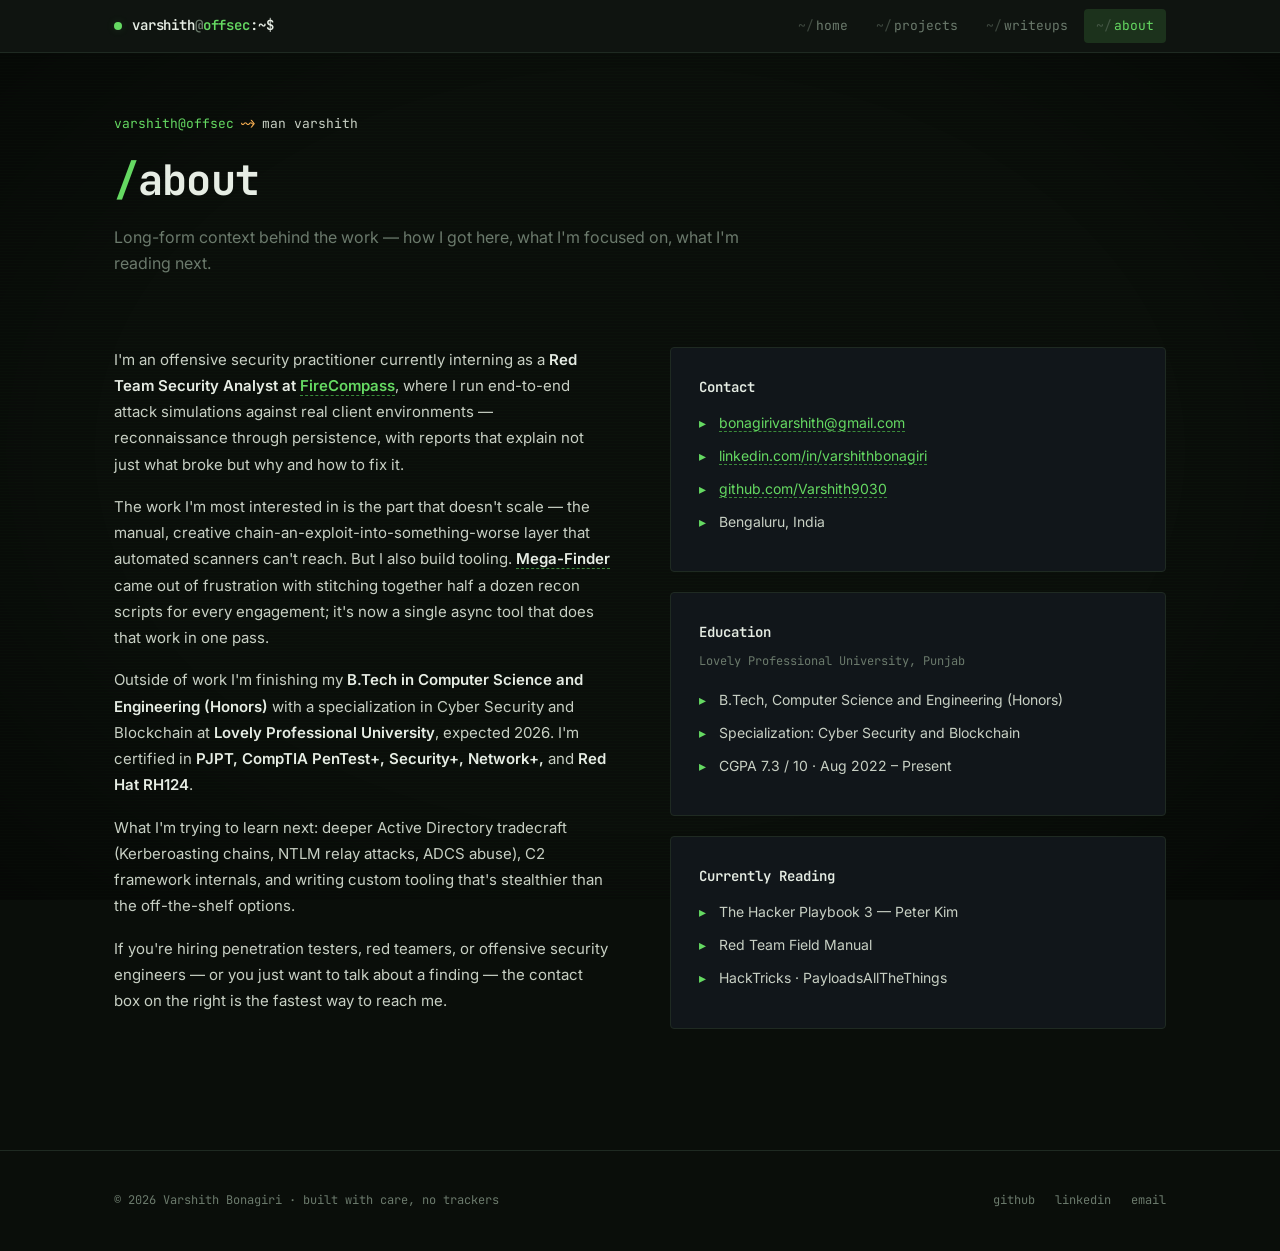
==== about.html @ dd5ee474 "initial portfolio" ====
<!DOCTYPE html>
<html lang="en">
<head>
  <meta charset="UTF-8">
  <meta name="viewport" content="width=device-width, initial-scale=1.0">
  <title>About — Varshith Bonagiri</title>
  <meta name="description" content="About Varshith Bonagiri — offensive security practitioner, FireCompass intern, B.Tech Cyber Security at Lovely Professional University.">
  <meta name="theme-color" content="#0a0e0a">
  <link rel="preconnect" href="https://fonts.googleapis.com">
  <link rel="preconnect" href="https://fonts.gstatic.com" crossorigin>
  <link rel="stylesheet" href="assets/style.css">
  <link rel="icon" type="image/svg+xml" href="data:image/svg+xml,%3Csvg xmlns='http://www.w3.org/2000/svg' viewBox='0 0 32 32'%3E%3Crect width='32' height='32' fill='%230a0e0a'/%3E%3Ctext x='16' y='22' font-family='monospace' font-weight='700' font-size='18' fill='%2365d962' text-anchor='middle'%3E%26gt;_%3C/text%3E%3C/svg%3E">
</head>
<body>

<header class="topbar">
  <div class="topbar-inner">
    <a class="brand" href="index.html">
      <span class="brand-dot"></span>
      <span class="brand-name">varshith<span class="at">@</span><span class="host">offsec</span>:~$</span>
    </a>
    <nav class="nav">
      <a href="index.html">home</a>
      <a href="projects.html">projects</a>
      <a href="writeups.html">writeups</a>
      <a href="about.html" class="active">about</a>
    </nav>
  </div>
</header>

<main class="container">

  <section class="page-header">
    <div class="prompt-line">
      <span class="user">varshith@offsec</span>
      <span class="arrow">~&gt;</span>
      <span class="cmd">man varshith</span>
    </div>
    <h1><span class="accent">/</span>about</h1>
    <p>Long-form context behind the work &mdash; how I got here, what I'm focused on, what I'm reading next.</p>
  </section>

  <section style="padding-top: 0;">
    <div class="about-grid">

      <div class="about-prose">
        <p>
          I'm an offensive security practitioner currently interning as a <strong>Red Team Security Analyst at <a href="https://www.firecompass.com/" target="_blank" rel="noopener">FireCompass</a></strong>, where I run end-to-end attack simulations against real client environments &mdash; reconnaissance through persistence, with reports that explain not just what broke but why and how to fix it.
        </p>
        <p>
          The work I'm most interested in is the part that doesn't scale &mdash; the manual, creative chain-an-exploit-into-something-worse layer that automated scanners can't reach. But I also build tooling. <a href="projects.html"><strong>Mega-Finder</strong></a> came out of frustration with stitching together half a dozen recon scripts for every engagement; it's now a single async tool that does that work in one pass.
        </p>
        <p>
          Outside of work I'm finishing my <strong>B.Tech in Computer Science and Engineering (Honors)</strong> with a specialization in Cyber Security and Blockchain at <strong>Lovely Professional University</strong>, expected 2026. I'm certified in <strong>PJPT, CompTIA PenTest+, Security+, Network+,</strong> and <strong>Red Hat RH124</strong>.
        </p>
        <p>
          What I'm trying to learn next: deeper Active Directory tradecraft (Kerberoasting chains, NTLM relay attacks, ADCS abuse), C2 framework internals, and writing custom tooling that's stealthier than the off-the-shelf options.
        </p>
        <p>
          If you're hiring penetration testers, red teamers, or offensive security engineers &mdash; or you just want to talk about a finding &mdash; the contact box on the right is the fastest way to reach me.
        </p>
      </div>

      <div>

        <div class="experience-block" style="margin-bottom: 20px;">
          <div class="exp-header">
            <h3 class="exp-role" style="font-size: 14px;">Contact</h3>
          </div>
          <ul class="exp-list" style="margin-top: 12px;">
            <li><a href="mailto:bonagirivarshith@gmail.com" style="color: var(--accent); text-decoration: none; border-bottom: 1px dashed var(--accent-dim);">bonagirivarshith@gmail.com</a></li>
            <li><a href="https://www.linkedin.com/in/varshithbonagiri/" target="_blank" rel="noopener" style="color: var(--accent); text-decoration: none; border-bottom: 1px dashed var(--accent-dim);">linkedin.com/in/varshithbonagiri</a></li>
            <li><a href="https://github.com/Varshith9030" target="_blank" rel="noopener" style="color: var(--accent); text-decoration: none; border-bottom: 1px dashed var(--accent-dim);">github.com/Varshith9030</a></li>
            <li>Bengaluru, India</li>
          </ul>
        </div>

        <div class="experience-block" style="margin-bottom: 20px;">
          <div class="exp-header">
            <h3 class="exp-role" style="font-size: 14px;">Education</h3>
          </div>
          <div class="exp-location" style="margin-top: 8px;">Lovely Professional University, Punjab</div>
          <ul class="exp-list" style="margin-top: 12px;">
            <li>B.Tech, Computer Science and Engineering (Honors)</li>
            <li>Specialization: Cyber Security and Blockchain</li>
            <li>CGPA 7.3 / 10 &middot; Aug 2022 &ndash; Present</li>
          </ul>
        </div>

        <div class="experience-block">
          <div class="exp-header">
            <h3 class="exp-role" style="font-size: 14px;">Currently Reading</h3>
          </div>
          <ul class="exp-list" style="margin-top: 12px;">
            <li>The Hacker Playbook 3 &mdash; Peter Kim</li>
            <li>Red Team Field Manual</li>
            <li>HackTricks &middot; PayloadsAllTheThings</li>
          </ul>
        </div>

      </div>

    </div>
  </section>

</main>

<footer>
  <div class="footer-inner">
    <span>&copy; 2026 Varshith Bonagiri &middot; built with care, no trackers</span>
    <div class="footer-links">
      <a href="https://github.com/Varshith9030" target="_blank" rel="noopener">github</a>
      <a href="https://www.linkedin.com/in/varshithbonagiri/" target="_blank" rel="noopener">linkedin</a>
      <a href="mailto:bonagirivarshith@gmail.com">email</a>
    </div>
  </div>
</footer>

</body>
</html>
---- assets/style.css ----
/* ============================================================
   varshith.tech — portfolio styles
   terminal/hacker aesthetic, but refined
   ============================================================ */

@import url('https://fonts.googleapis.com/css2?family=JetBrains+Mono:wght@300;400;500;600;700;800&family=Inter:wght@400;500;600;700&display=swap');

:root {
  /* palette: muted phosphor green on near-black, with strategic accents */
  --bg: #0a0e0a;
  --bg-elevated: #0f1410;
  --bg-card: #11161a;
  --border: #1f2a22;
  --border-hover: #2d4a32;

  --text: #c8d0c4;
  --text-dim: #6b7a6c;
  --text-bright: #e6ede4;

  --accent: #65d962;       /* phosphor green */
  --accent-dim: #3a8a3a;
  --accent-glow: rgba(101, 217, 98, 0.15);
  --amber: #ffb454;        /* secondary accent for warnings/highlights */
  --red: #ff6b6b;          /* for "vulnerability" semantic */
  --cyan: #5fb3d4;         /* for tags/meta */

  --font-mono: 'JetBrains Mono', 'Fira Code', 'SF Mono', Consolas, monospace;
  --font-sans: 'Inter', system-ui, sans-serif;

  --content-width: 1100px;
  --radius: 4px;
}

* { box-sizing: border-box; margin: 0; padding: 0; }

html {
  scroll-behavior: smooth;
  background: var(--bg);
}

body {
  font-family: var(--font-mono);
  background: var(--bg);
  color: var(--text);
  font-size: 14px;
  line-height: 1.65;
  min-height: 100vh;
  overflow-x: hidden;
  position: relative;
}

/* subtle scanline atmosphere — barely visible, sets the tone */
body::before {
  content: '';
  position: fixed;
  inset: 0;
  background-image: repeating-linear-gradient(
    0deg,
    rgba(101, 217, 98, 0.02) 0px,
    rgba(101, 217, 98, 0.02) 1px,
    transparent 1px,
    transparent 3px
  );
  pointer-events: none;
  z-index: 1;
}

/* soft vignette */
body::after {
  content: '';
  position: fixed;
  inset: 0;
  background: radial-gradient(
    ellipse at center,
    transparent 0%,
    transparent 60%,
    rgba(0, 0, 0, 0.4) 100%
  );
  pointer-events: none;
  z-index: 1;
}

::selection {
  background: var(--accent);
  color: var(--bg);
}

/* ============================================================
   layout primitives
   ============================================================ */

.container {
  max-width: var(--content-width);
  margin: 0 auto;
  padding: 0 24px;
  position: relative;
  z-index: 2;
}

/* ============================================================
   top nav — terminal tab bar style
   ============================================================ */

.topbar {
  border-bottom: 1px solid var(--border);
  background: var(--bg-elevated);
  position: sticky;
  top: 0;
  z-index: 100;
  backdrop-filter: blur(8px);
  -webkit-backdrop-filter: blur(8px);
}

.topbar-inner {
  max-width: var(--content-width);
  margin: 0 auto;
  padding: 0 24px;
  display: flex;
  align-items: center;
  justify-content: space-between;
  height: 52px;
  gap: 32px;
}

.brand {
  display: flex;
  align-items: center;
  gap: 10px;
  text-decoration: none;
  color: var(--text-bright);
  font-weight: 600;
  letter-spacing: -0.01em;
}

.brand-dot {
  width: 8px;
  height: 8px;
  background: var(--accent);
  border-radius: 50%;
  box-shadow: 0 0 8px var(--accent-glow);
  animation: pulse 2.4s ease-in-out infinite;
}

@keyframes pulse {
  0%, 100% { opacity: 1; box-shadow: 0 0 8px var(--accent-glow); }
  50% { opacity: 0.5; box-shadow: 0 0 4px var(--accent-glow); }
}

.brand-name { font-family: var(--font-mono); font-size: 14px; }
.brand-name .at { color: var(--text-dim); }
.brand-name .host { color: var(--accent); }

.nav {
  display: flex;
  gap: 4px;
  align-items: center;
}

.nav a {
  color: var(--text-dim);
  text-decoration: none;
  font-size: 13px;
  padding: 6px 12px;
  border-radius: var(--radius);
  transition: color 0.15s, background 0.15s;
  font-family: var(--font-mono);
}

.nav a:hover {
  color: var(--text-bright);
  background: rgba(255, 255, 255, 0.03);
}

.nav a.active {
  color: var(--accent);
  background: var(--accent-glow);
}

.nav a::before { content: '~/'; color: var(--text-dim); opacity: 0.5; margin-right: 2px; }

/* ============================================================
   hero (home page)
   ============================================================ */

.hero {
  padding: 80px 0 60px;
  position: relative;
}

.prompt-line {
  color: var(--text-dim);
  font-size: 13px;
  margin-bottom: 8px;
  display: flex;
  align-items: center;
  gap: 6px;
}

.prompt-line .user { color: var(--accent); }
.prompt-line .arrow { color: var(--amber); }
.prompt-line .cmd { color: var(--text); }

.hero h1 {
  font-family: var(--font-mono);
  font-size: clamp(38px, 5.5vw, 64px);
  font-weight: 700;
  letter-spacing: -0.03em;
  color: var(--text-bright);
  margin: 16px 0;
  line-height: 1.05;
}

.hero h1 .accent { color: var(--accent); }

.hero-role {
  font-family: var(--font-mono);
  color: var(--text-dim);
  font-size: 15px;
  margin-bottom: 28px;
}

.hero-role .bracket { color: var(--accent); }

.hero-description {
  font-family: var(--font-sans);
  font-size: 17px;
  line-height: 1.7;
  color: var(--text);
  max-width: 640px;
  margin-bottom: 36px;
}

.hero-description strong {
  color: var(--text-bright);
  font-weight: 600;
}

.hero-cta {
  display: flex;
  gap: 12px;
  flex-wrap: wrap;
}

.btn {
  font-family: var(--font-mono);
  font-size: 13px;
  font-weight: 500;
  padding: 10px 18px;
  border-radius: var(--radius);
  text-decoration: none;
  border: 1px solid var(--border);
  background: transparent;
  color: var(--text);
  transition: all 0.15s ease;
  display: inline-flex;
  align-items: center;
  gap: 8px;
  cursor: pointer;
}

.btn:hover {
  border-color: var(--accent);
  color: var(--accent);
  background: var(--accent-glow);
}

.btn.primary {
  background: var(--accent);
  color: var(--bg);
  border-color: var(--accent);
  font-weight: 600;
}

.btn.primary:hover {
  background: var(--text-bright);
  border-color: var(--text-bright);
  color: var(--bg);
}

.btn .arrow-right { transition: transform 0.15s; }
.btn:hover .arrow-right { transform: translateX(3px); }

/* ============================================================
   sections
   ============================================================ */

section {
  padding: 60px 0;
  position: relative;
}

.section-header {
  display: flex;
  align-items: baseline;
  justify-content: space-between;
  margin-bottom: 32px;
  border-bottom: 1px dashed var(--border);
  padding-bottom: 12px;
}

.section-title {
  font-family: var(--font-mono);
  font-size: 13px;
  color: var(--accent);
  text-transform: uppercase;
  letter-spacing: 0.1em;
  font-weight: 600;
}

.section-title::before {
  content: '// ';
  color: var(--text-dim);
}

.section-meta {
  font-family: var(--font-mono);
  font-size: 12px;
  color: var(--text-dim);
}

/* ============================================================
   highlight cards (used on home for quick-stats / focus areas)
   ============================================================ */

.grid-3 {
  display: grid;
  grid-template-columns: repeat(3, 1fr);
  gap: 16px;
}

@media (max-width: 768px) {
  .grid-3 { grid-template-columns: 1fr; }
}

.card {
  background: var(--bg-card);
  border: 1px solid var(--border);
  border-radius: var(--radius);
  padding: 24px;
  transition: border-color 0.2s, transform 0.2s;
  position: relative;
  overflow: hidden;
}

.card::before {
  content: '';
  position: absolute;
  top: 0; left: 0;
  width: 100%;
  height: 1px;
  background: linear-gradient(90deg, transparent, var(--accent), transparent);
  opacity: 0;
  transition: opacity 0.3s;
}

.card:hover {
  border-color: var(--border-hover);
}

.card:hover::before { opacity: 0.6; }

.card-label {
  font-size: 11px;
  color: var(--text-dim);
  text-transform: uppercase;
  letter-spacing: 0.1em;
  margin-bottom: 8px;
}

.card-value {
  font-family: var(--font-mono);
  font-size: 32px;
  font-weight: 700;
  color: var(--accent);
  margin-bottom: 4px;
  letter-spacing: -0.02em;
}

.card-detail {
  font-size: 12px;
  color: var(--text-dim);
  line-height: 1.5;
}

/* ============================================================
   project list — detailed cards
   ============================================================ */

.project {
  background: var(--bg-card);
  border: 1px solid var(--border);
  border-radius: var(--radius);
  padding: 28px;
  margin-bottom: 20px;
  transition: border-color 0.2s;
  position: relative;
}

.project:hover { border-color: var(--border-hover); }

.project-header {
  display: flex;
  align-items: flex-start;
  justify-content: space-between;
  gap: 24px;
  margin-bottom: 12px;
  flex-wrap: wrap;
}

.project-title {
  font-family: var(--font-mono);
  font-size: 18px;
  color: var(--text-bright);
  font-weight: 600;
  margin: 0;
  letter-spacing: -0.01em;
}

.project-title .slash {
  color: var(--accent);
  margin: 0 6px;
}

.project-meta {
  font-family: var(--font-mono);
  font-size: 12px;
  color: var(--text-dim);
  white-space: nowrap;
}

.project-tags {
  display: flex;
  flex-wrap: wrap;
  gap: 6px;
  margin: 14px 0 16px;
}

.tag {
  font-family: var(--font-mono);
  font-size: 11px;
  color: var(--cyan);
  background: rgba(95, 179, 212, 0.08);
  border: 1px solid rgba(95, 179, 212, 0.2);
  padding: 3px 8px;
  border-radius: 3px;
}

.project-summary {
  font-family: var(--font-sans);
  color: var(--text);
  line-height: 1.65;
  margin-bottom: 16px;
}

.project-detections {
  background: rgba(101, 217, 98, 0.03);
  border-left: 2px solid var(--accent-dim);
  padding: 14px 16px;
  margin: 16px 0;
  font-size: 12px;
  color: var(--text);
}

.project-detections strong {
  color: var(--accent);
  display: block;
  margin-bottom: 6px;
  font-weight: 600;
  text-transform: uppercase;
  letter-spacing: 0.08em;
  font-size: 11px;
}

.project-links {
  display: flex;
  gap: 16px;
  margin-top: 16px;
  padding-top: 16px;
  border-top: 1px dashed var(--border);
}

.project-links a {
  color: var(--text-dim);
  font-size: 12px;
  text-decoration: none;
  display: inline-flex;
  align-items: center;
  gap: 6px;
  transition: color 0.15s;
}

.project-links a:hover { color: var(--accent); }

.project-links a::before {
  content: '→';
  color: var(--accent);
}

/* ============================================================
   skills / stack grid
   ============================================================ */

.stack {
  display: grid;
  grid-template-columns: repeat(auto-fit, minmax(240px, 1fr));
  gap: 16px;
}

.stack-group {
  background: var(--bg-card);
  border: 1px solid var(--border);
  border-radius: var(--radius);
  padding: 20px;
}

.stack-group h3 {
  font-family: var(--font-mono);
  font-size: 11px;
  color: var(--accent);
  text-transform: uppercase;
  letter-spacing: 0.1em;
  margin-bottom: 12px;
  font-weight: 600;
}

.stack-group h3::before {
  content: '$ ';
  color: var(--text-dim);
}

.stack-list {
  list-style: none;
  display: flex;
  flex-wrap: wrap;
  gap: 6px;
}

.stack-list li {
  font-family: var(--font-mono);
  font-size: 12px;
  color: var(--text);
  background: var(--bg-elevated);
  border: 1px solid var(--border);
  padding: 4px 10px;
  border-radius: 3px;
}

/* ============================================================
   certs / timeline
   ============================================================ */

.cert-list {
  list-style: none;
}

.cert-item {
  display: grid;
  grid-template-columns: auto 1fr auto;
  gap: 16px;
  align-items: baseline;
  padding: 14px 0;
  border-bottom: 1px dashed var(--border);
}

.cert-item:last-child { border-bottom: none; }

.cert-marker {
  color: var(--accent);
  font-family: var(--font-mono);
  font-weight: 600;
  font-size: 12px;
}

.cert-name {
  font-family: var(--font-mono);
  color: var(--text-bright);
  font-size: 14px;
}

.cert-date {
  font-family: var(--font-mono);
  color: var(--text-dim);
  font-size: 12px;
  white-space: nowrap;
}

/* ============================================================
   experience block
   ============================================================ */

.experience-block {
  background: var(--bg-card);
  border: 1px solid var(--border);
  border-radius: var(--radius);
  padding: 28px;
}

.exp-header {
  display: flex;
  align-items: flex-start;
  justify-content: space-between;
  gap: 24px;
  margin-bottom: 8px;
  flex-wrap: wrap;
}

.exp-role {
  font-family: var(--font-mono);
  font-size: 17px;
  color: var(--text-bright);
  font-weight: 600;
  margin: 0;
}

.exp-role .at { color: var(--text-dim); margin: 0 6px; }
.exp-role .company { color: var(--accent); }

.exp-period {
  font-family: var(--font-mono);
  font-size: 12px;
  color: var(--text-dim);
}

.exp-location {
  font-family: var(--font-mono);
  font-size: 12px;
  color: var(--text-dim);
  margin-bottom: 16px;
}

.exp-list {
  list-style: none;
  margin-top: 16px;
}

.exp-list li {
  position: relative;
  padding-left: 20px;
  margin-bottom: 10px;
  font-family: var(--font-sans);
  font-size: 14px;
  line-height: 1.65;
}

.exp-list li::before {
  content: '▸';
  position: absolute;
  left: 0;
  color: var(--accent);
}

/* ============================================================
   contact / footer
   ============================================================ */

footer {
  border-top: 1px solid var(--border);
  padding: 40px 0;
  margin-top: 60px;
  position: relative;
  z-index: 2;
}

.footer-inner {
  max-width: var(--content-width);
  margin: 0 auto;
  padding: 0 24px;
  display: flex;
  justify-content: space-between;
  align-items: center;
  flex-wrap: wrap;
  gap: 16px;
  font-family: var(--font-mono);
  font-size: 12px;
  color: var(--text-dim);
}

.footer-links {
  display: flex;
  gap: 20px;
}

.footer-links a {
  color: var(--text-dim);
  text-decoration: none;
  transition: color 0.15s;
}

.footer-links a:hover { color: var(--accent); }

/* terminal cursor (used on hero) */
.cursor {
  display: inline-block;
  width: 8px;
  height: 1em;
  background: var(--accent);
  vertical-align: text-bottom;
  margin-left: 4px;
  animation: blink 1.1s steps(2, start) infinite;
}

@keyframes blink {
  to { background: transparent; }
}

/* ============================================================
   page header (used on inner pages)
   ============================================================ */

.page-header {
  padding: 60px 0 30px;
}

.page-header h1 {
  font-family: var(--font-mono);
  font-size: clamp(28px, 4vw, 42px);
  color: var(--text-bright);
  font-weight: 700;
  letter-spacing: -0.02em;
  margin: 12px 0 8px;
}

.page-header h1 .accent { color: var(--accent); }

.page-header p {
  font-family: var(--font-sans);
  color: var(--text-dim);
  font-size: 16px;
  max-width: 640px;
}

/* ============================================================
   writeups list
   ============================================================ */

.writeup-empty {
  background: var(--bg-card);
  border: 1px dashed var(--border);
  border-radius: var(--radius);
  padding: 40px;
  text-align: center;
  color: var(--text-dim);
  font-family: var(--font-mono);
  font-size: 14px;
}

.writeup-empty .label {
  display: inline-block;
  margin-bottom: 12px;
  color: var(--amber);
  font-size: 12px;
  text-transform: uppercase;
  letter-spacing: 0.1em;
}

.writeup-empty .note {
  margin-top: 16px;
  font-size: 12px;
  color: var(--text-dim);
  font-style: italic;
}

/* ============================================================
   about page extras
   ============================================================ */

.about-grid {
  display: grid;
  grid-template-columns: 1fr 1fr;
  gap: 60px;
  margin-top: 40px;
}

@media (max-width: 768px) {
  .about-grid { grid-template-columns: 1fr; gap: 40px; }
}

.about-prose {
  font-family: var(--font-sans);
  font-size: 15px;
  line-height: 1.75;
  color: var(--text);
}

.about-prose p { margin-bottom: 16px; }
.about-prose p strong { color: var(--text-bright); font-weight: 600; }

.about-prose a {
  color: var(--accent);
  text-decoration: none;
  border-bottom: 1px dashed var(--accent-dim);
}

.about-prose a:hover { border-bottom-style: solid; }

/* ============================================================
   fade-in animation on page load
   ============================================================ */

main > * {
  opacity: 0;
  animation: fadeUp 0.5s ease forwards;
}

main > *:nth-child(1) { animation-delay: 0.05s; }
main > *:nth-child(2) { animation-delay: 0.15s; }
main > *:nth-child(3) { animation-delay: 0.25s; }
main > *:nth-child(4) { animation-delay: 0.35s; }
main > *:nth-child(5) { animation-delay: 0.45s; }

@keyframes fadeUp {
  from { opacity: 0; transform: translateY(8px); }
  to { opacity: 1; transform: translateY(0); }
}

/* ============================================================
   mobile tweaks
   ============================================================ */

@media (max-width: 640px) {
  .topbar-inner { height: 48px; gap: 12px; }
  .nav { gap: 0; }
  .nav a { padding: 6px 8px; font-size: 12px; }
  .brand-name { font-size: 12px; }
  .hero { padding: 50px 0 40px; }
  section { padding: 40px 0; }
  .project, .experience-block, .card { padding: 20px; }
  .project-header { flex-direction: column; gap: 4px; }
  .project-meta { margin-top: 4px; }
}
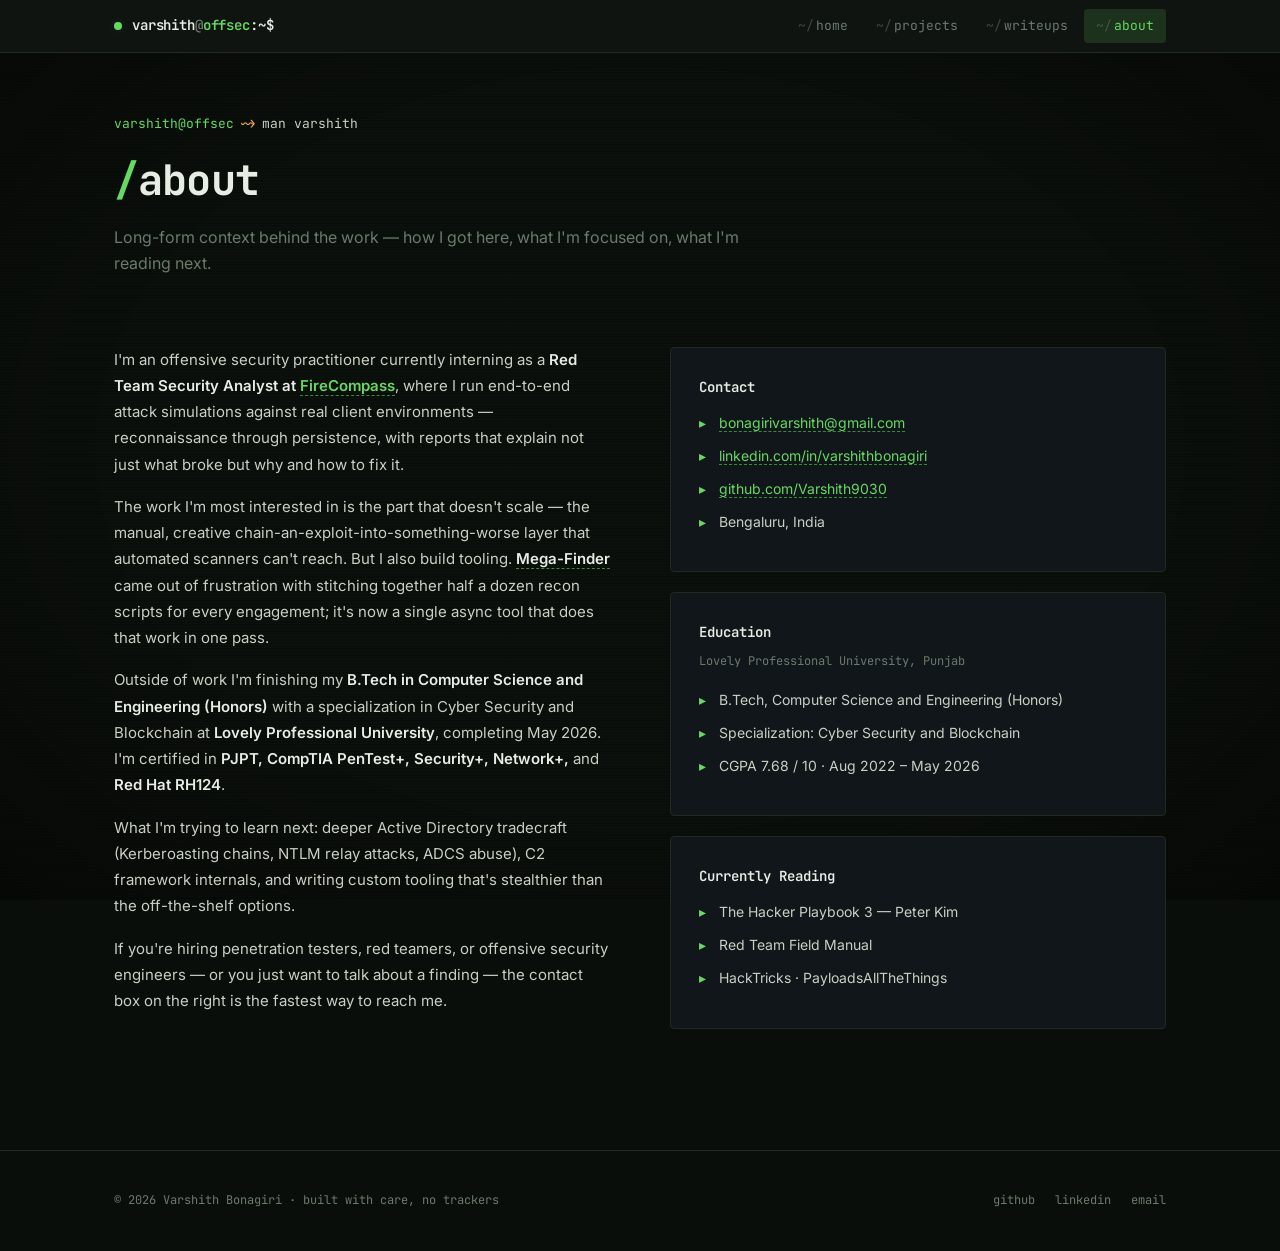
==== commit f8610d0a: "update cgpa to 7.68 and graduation date to May 2026" ====
--- a/about.html
+++ b/about.html
@@ -51,7 +51,7 @@
           The work I'm most interested in is the part that doesn't scale &mdash; the manual, creative chain-an-exploit-into-something-worse layer that automated scanners can't reach. But I also build tooling. <a href="projects.html"><strong>Mega-Finder</strong></a> came out of frustration with stitching together half a dozen recon scripts for every engagement; it's now a single async tool that does that work in one pass.
         </p>
         <p>
-          Outside of work I'm finishing my <strong>B.Tech in Computer Science and Engineering (Honors)</strong> with a specialization in Cyber Security and Blockchain at <strong>Lovely Professional University</strong>, expected 2026. I'm certified in <strong>PJPT, CompTIA PenTest+, Security+, Network+,</strong> and <strong>Red Hat RH124</strong>.
+          Outside of work I'm finishing my <strong>B.Tech in Computer Science and Engineering (Honors)</strong> with a specialization in Cyber Security and Blockchain at <strong>Lovely Professional University</strong>, completing May 2026. I'm certified in <strong>PJPT, CompTIA PenTest+, Security+, Network+,</strong> and <strong>Red Hat RH124</strong>.
         </p>
         <p>
           What I'm trying to learn next: deeper Active Directory tradecraft (Kerberoasting chains, NTLM relay attacks, ADCS abuse), C2 framework internals, and writing custom tooling that's stealthier than the off-the-shelf options.
@@ -83,7 +83,7 @@
           <ul class="exp-list" style="margin-top: 12px;">
             <li>B.Tech, Computer Science and Engineering (Honors)</li>
             <li>Specialization: Cyber Security and Blockchain</li>
-            <li>CGPA 7.3 / 10 &middot; Aug 2022 &ndash; Present</li>
+            <li>CGPA 7.68 / 10 &middot; Aug 2022 &ndash; May 2026</li>
           </ul>
         </div>
 
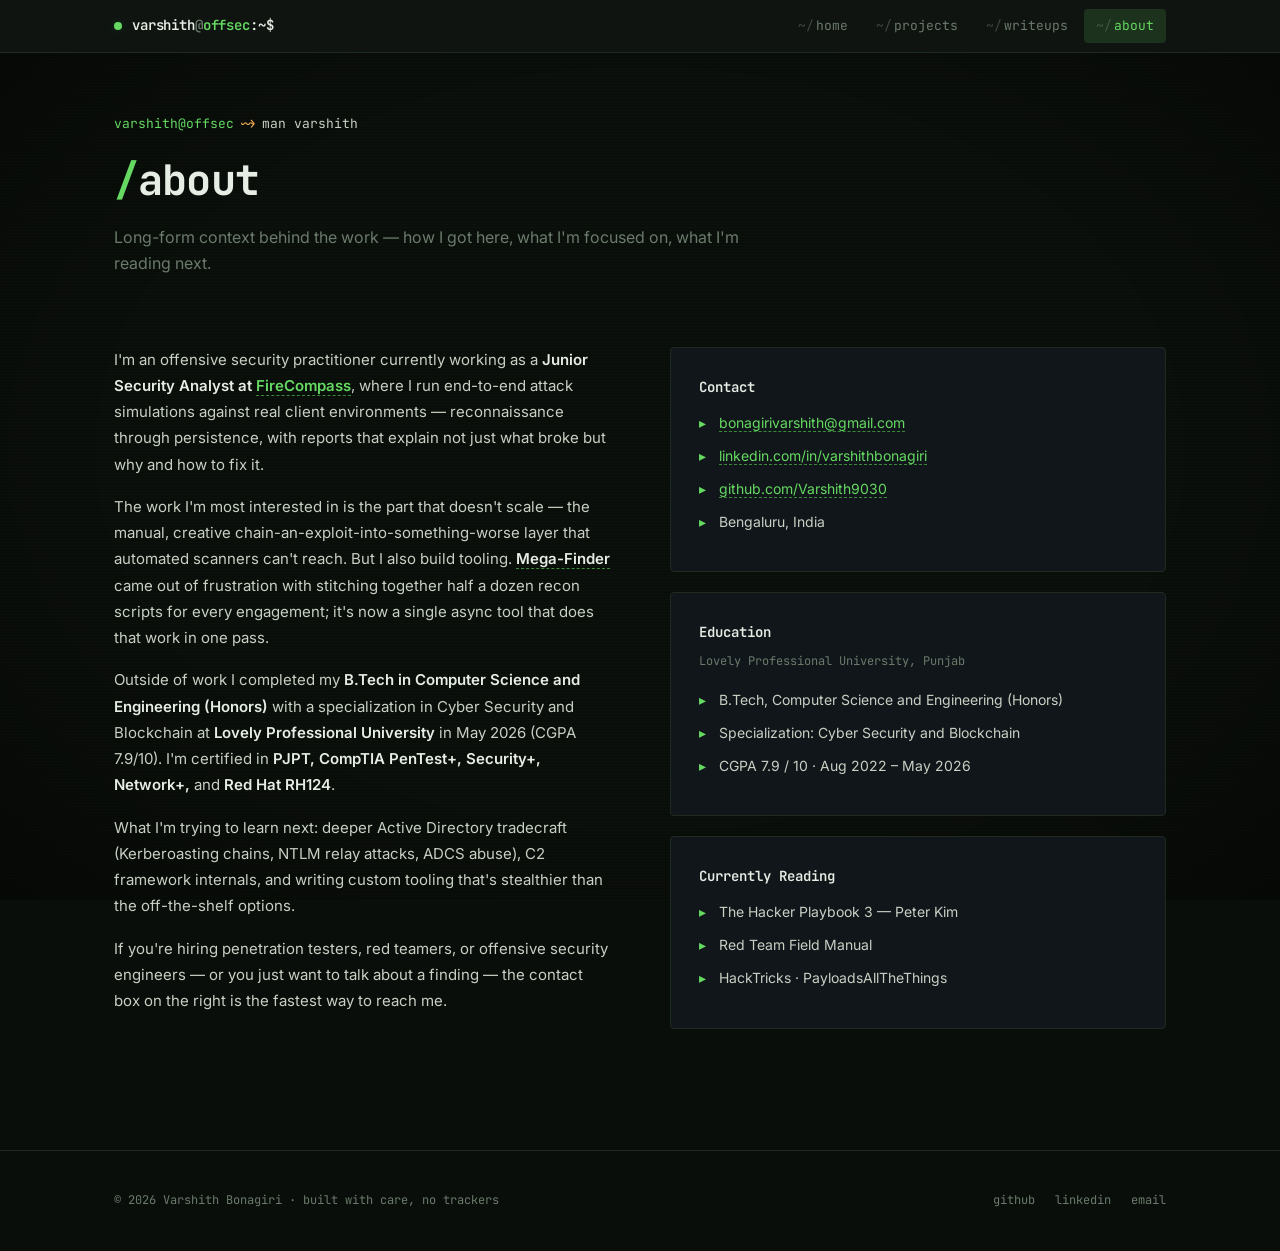
==== commit 41d7d516: "update: intern to junior security analyst FTE" ====
--- a/about.html
+++ b/about.html
@@ -4,7 +4,7 @@
   <meta charset="UTF-8">
   <meta name="viewport" content="width=device-width, initial-scale=1.0">
   <title>About — Varshith Bonagiri</title>
-  <meta name="description" content="About Varshith Bonagiri — offensive security practitioner, FireCompass intern, B.Tech Cyber Security at Lovely Professional University.">
+  <meta name="description" content="About Varshith Bonagiri — offensive security practitioner, Junior Security Analyst at FireCompass, B.Tech Cyber Security at Lovely Professional University.">
   <meta name="theme-color" content="#0a0e0a">
   <link rel="preconnect" href="https://fonts.googleapis.com">
   <link rel="preconnect" href="https://fonts.gstatic.com" crossorigin>
@@ -45,13 +45,13 @@
 
       <div class="about-prose">
         <p>
-          I'm an offensive security practitioner currently interning as a <strong>Red Team Security Analyst at <a href="https://www.firecompass.com/" target="_blank" rel="noopener">FireCompass</a></strong>, where I run end-to-end attack simulations against real client environments &mdash; reconnaissance through persistence, with reports that explain not just what broke but why and how to fix it.
+          I'm an offensive security practitioner currently working as a <strong>Junior Security Analyst at <a href="https://www.firecompass.com/" target="_blank" rel="noopener">FireCompass</a></strong>, where I run end-to-end attack simulations against real client environments &mdash; reconnaissance through persistence, with reports that explain not just what broke but why and how to fix it.
         </p>
         <p>
           The work I'm most interested in is the part that doesn't scale &mdash; the manual, creative chain-an-exploit-into-something-worse layer that automated scanners can't reach. But I also build tooling. <a href="projects.html"><strong>Mega-Finder</strong></a> came out of frustration with stitching together half a dozen recon scripts for every engagement; it's now a single async tool that does that work in one pass.
         </p>
         <p>
-          Outside of work I'm finishing my <strong>B.Tech in Computer Science and Engineering (Honors)</strong> with a specialization in Cyber Security and Blockchain at <strong>Lovely Professional University</strong>, completing May 2026. I'm certified in <strong>PJPT, CompTIA PenTest+, Security+, Network+,</strong> and <strong>Red Hat RH124</strong>.
+          Outside of work I completed my <strong>B.Tech in Computer Science and Engineering (Honors)</strong> with a specialization in Cyber Security and Blockchain at <strong>Lovely Professional University</strong> in May 2026 (CGPA 7.9/10). I'm certified in <strong>PJPT, CompTIA PenTest+, Security+, Network+,</strong> and <strong>Red Hat RH124</strong>.
         </p>
         <p>
           What I'm trying to learn next: deeper Active Directory tradecraft (Kerberoasting chains, NTLM relay attacks, ADCS abuse), C2 framework internals, and writing custom tooling that's stealthier than the off-the-shelf options.
@@ -83,7 +83,7 @@
           <ul class="exp-list" style="margin-top: 12px;">
             <li>B.Tech, Computer Science and Engineering (Honors)</li>
             <li>Specialization: Cyber Security and Blockchain</li>
-            <li>CGPA 7.68 / 10 &middot; Aug 2022 &ndash; May 2026</li>
+            <li>CGPA 7.9 / 10 &middot; Aug 2022 &ndash; May 2026</li>
           </ul>
         </div>
 
--- a/assets/style.css
+++ b/assets/style.css
@@ -828,3 +828,207 @@
   .project-header { flex-direction: column; gap: 4px; }
   .project-meta { margin-top: 4px; }
 }
+
+/* ============================================================
+   interactive terminal hero
+   ============================================================ */
+
+.terminal-hero {
+  padding: 60px 0 30px;
+  position: relative;
+}
+
+.terminal {
+  background: #060906;
+  border: 1px solid var(--border);
+  border-radius: 8px;
+  overflow: hidden;
+  box-shadow:
+    0 0 40px rgba(101, 217, 98, 0.05),
+    0 20px 60px rgba(0, 0, 0, 0.5),
+    inset 0 0 60px rgba(101, 217, 98, 0.02);
+  position: relative;
+}
+
+/* faint phosphor glow border on hover */
+.terminal:hover {
+  box-shadow:
+    0 0 50px rgba(101, 217, 98, 0.1),
+    0 20px 60px rgba(0, 0, 0, 0.5),
+    inset 0 0 60px rgba(101, 217, 98, 0.03);
+  border-color: var(--border-hover);
+}
+
+.terminal-titlebar {
+  background: linear-gradient(180deg, #1a221c 0%, #131913 100%);
+  border-bottom: 1px solid var(--border);
+  padding: 10px 14px;
+  display: flex;
+  align-items: center;
+  gap: 8px;
+  user-select: none;
+}
+
+.tt-dot {
+  width: 12px;
+  height: 12px;
+  border-radius: 50%;
+  display: inline-block;
+}
+.tt-red    { background: #ff5f57; }
+.tt-yellow { background: #febc2e; }
+.tt-green  { background: #28c840; }
+
+.tt-title {
+  margin-left: 14px;
+  font-family: var(--font-mono);
+  font-size: 12px;
+  color: var(--text-dim);
+  letter-spacing: 0.02em;
+}
+
+.terminal-body {
+  padding: 18px 22px;
+  font-family: var(--font-mono);
+  font-size: 13.5px;
+  color: var(--text);
+  line-height: 1.7;
+  min-height: 380px;
+  max-height: 520px;
+  overflow-y: auto;
+  scroll-behavior: smooth;
+  cursor: text;
+  outline: none;
+}
+
+.terminal-body::-webkit-scrollbar { width: 8px; }
+.terminal-body::-webkit-scrollbar-track { background: transparent; }
+.terminal-body::-webkit-scrollbar-thumb {
+  background: var(--border);
+  border-radius: 4px;
+}
+.terminal-body::-webkit-scrollbar-thumb:hover { background: var(--border-hover); }
+
+/* terminal text styling */
+.t-prompt {
+  color: var(--accent);
+  user-select: none;
+}
+.t-prompt .t-user  { color: var(--accent); }
+.t-prompt .t-host  { color: var(--cyan); }
+.t-prompt .t-path  { color: var(--amber); }
+.t-prompt .t-arrow { color: var(--text-dim); margin: 0 6px; }
+
+.t-cmd        { color: var(--text-bright); }
+.t-out        { color: var(--text); white-space: pre-wrap; }
+.t-out-dim    { color: var(--text-dim); }
+.t-out-accent { color: var(--accent); }
+.t-out-amber  { color: var(--amber); }
+.t-out-cyan   { color: var(--cyan); }
+.t-out-error  { color: var(--red); }
+.t-line       { margin: 0; padding: 0; }
+
+.t-link {
+  color: var(--cyan);
+  text-decoration: none;
+  border-bottom: 1px dashed currentColor;
+}
+.t-link:hover { color: var(--accent); }
+
+/* input line */
+.t-input-line {
+  display: flex;
+  align-items: baseline;
+  gap: 0;
+}
+
+.t-input {
+  flex: 1;
+  background: transparent;
+  border: none;
+  outline: none;
+  font-family: var(--font-mono);
+  font-size: 13.5px;
+  color: var(--text-bright);
+  caret-color: var(--accent);
+  padding: 0;
+  margin-left: 4px;
+}
+
+/* blinking cursor when input is not focused */
+.t-fake-cursor {
+  display: inline-block;
+  width: 8px;
+  height: 1em;
+  background: var(--accent);
+  vertical-align: text-bottom;
+  margin-left: 2px;
+  animation: blink 1.1s steps(2, start) infinite;
+}
+
+.terminal-hint {
+  text-align: center;
+  font-family: var(--font-mono);
+  font-size: 11px;
+  color: var(--text-dim);
+  margin-top: 12px;
+  letter-spacing: 0.02em;
+}
+
+.terminal-hint kbd {
+  background: var(--bg-elevated);
+  border: 1px solid var(--border);
+  border-radius: 3px;
+  padding: 1px 6px;
+  font-family: var(--font-mono);
+  font-size: 10px;
+  color: var(--text);
+}
+
+.terminal-hint code {
+  color: var(--accent);
+  font-family: var(--font-mono);
+}
+
+/* table-like output for skills/projects */
+.t-table {
+  display: grid;
+  grid-template-columns: max-content 1fr;
+  gap: 4px 16px;
+  margin: 4px 0 8px 16px;
+}
+
+.t-table .t-key {
+  color: var(--accent);
+  font-weight: 500;
+}
+
+.t-table .t-val {
+  color: var(--text);
+}
+
+/* mobile: smaller terminal */
+@media (max-width: 640px) {
+  .terminal-body {
+    font-size: 12px;
+    padding: 14px 14px;
+    min-height: 320px;
+    max-height: 440px;
+  }
+  .tt-title { display: none; }
+  .terminal-hint { font-size: 10px; }
+}
+
+/* respect reduced motion */
+@media (prefers-reduced-motion: reduce) {
+  .t-fake-cursor { animation: none; }
+}
+
+/* quick action buttons under the terminal */
+.quick-actions {
+  display: flex;
+  gap: 12px;
+  justify-content: center;
+  flex-wrap: wrap;
+  padding: 24px 0 40px;
+}
